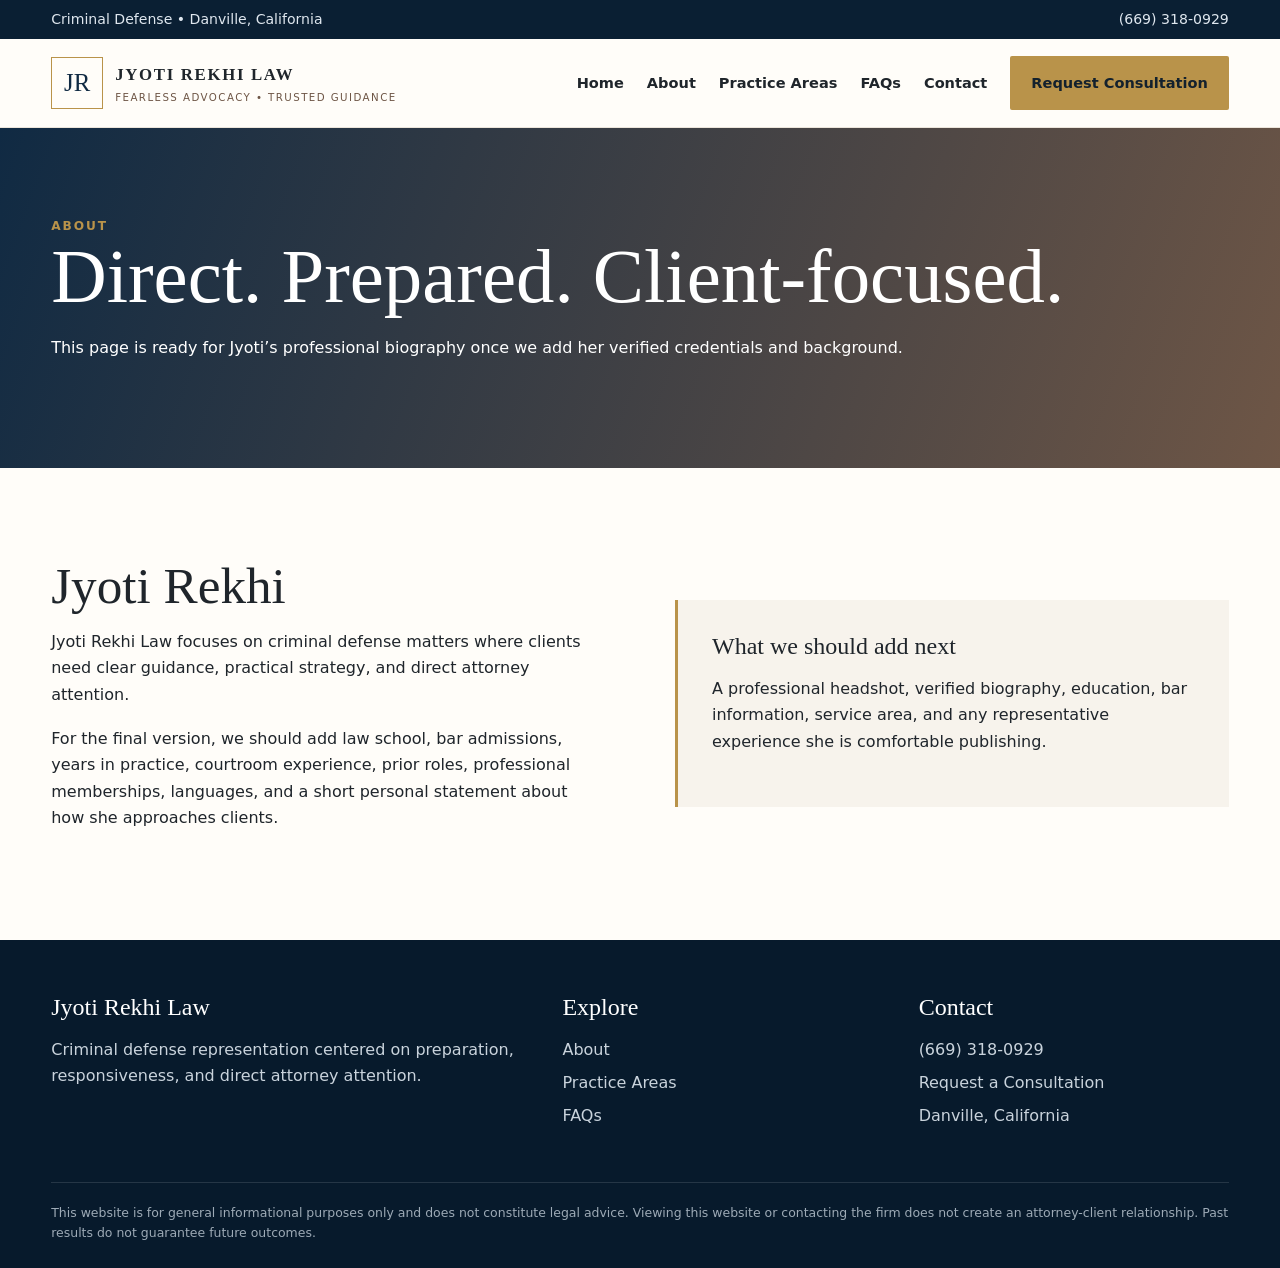
==== about.html @ dc647252 "Add files via upload" ====
<!doctype html><html><head><meta charset="utf-8"><meta name="viewport" content="width=device-width,initial-scale=1">
<title>About | Jyoti Rekhi Law</title><link rel="stylesheet" href="styles.css"></head><body>
<div class="topbar"><div class="wrap"><span>Criminal Defense • Danville, California</span><span><a href="tel:+16693180929">(669) 318-0929</a></span></div></div>
<header><div class="wrap nav">
  <a class="brand" href="index.html">
    <div class="mark">JR</div>
    <div><strong>JYOTI REKHI LAW</strong><span>Fearless Advocacy • Trusted Guidance</span></div>
  </a>
  <nav class="links">
    <a href="index.html">Home</a>
    <a href="about.html">About</a>
    <a href="practice-areas.html">Practice Areas</a>
    <a href="faq.html">FAQs</a>
    <a href="contact.html">Contact</a>
    <a class="btn primary" href="contact.html">Request Consultation</a>
  </nav>
  <button class="menu" aria-label="Open menu">☰</button>
</div></header>

<div class="page-hero"><div class="wrap"><div class="eyebrow">About</div><h1>Direct. Prepared. Client-focused.</h1><p>This page is ready for Jyoti’s professional biography once we add her verified credentials and background.</p></div></div>
<section><div class="wrap two-col">
<div><h2>Jyoti Rekhi</h2><p>Jyoti Rekhi Law focuses on criminal defense matters where clients need clear guidance, practical strategy, and direct attorney attention.</p><p>For the final version, we should add law school, bar admissions, years in practice, courtroom experience, prior roles, professional memberships, languages, and a short personal statement about how she approaches clients.</p></div>
<div class="statement"><h3>What we should add next</h3><p>A professional headshot, verified biography, education, bar information, service area, and any representative experience she is comfortable publishing.</p></div>
</div></section>

<footer><div class="wrap">
  <div class="footer-grid">
    <div><h3>Jyoti Rekhi Law</h3><p>Criminal defense representation centered on preparation, responsiveness, and direct attorney attention.</p></div>
    <div><h3>Explore</h3><a href="about.html">About</a><a href="practice-areas.html">Practice Areas</a><a href="faq.html">FAQs</a></div>
    <div><h3>Contact</h3><a href="tel:+16693180929">(669) 318-0929</a><a href="contact.html">Request a Consultation</a><p>Danville, California</p></div>
  </div>
  <div class="disclaimer">This website is for general informational purposes only and does not constitute legal advice. Viewing this website or contacting the firm does not create an attorney-client relationship. Past results do not guarantee future outcomes.</div>
</div></footer><script src="script.js"></script>
</body></html>
---- styles.css ----
:root{
  --navy:#102a43;
  --navy2:#173b5d;
  --brown:#6e5646;
  --brown2:#8a705e;
  --gold:#b9934a;
  --gold2:#d0b06c;
  --cream:#f7f3ec;
  --paper:#fffdf9;
  --ink:#1f252b;
  --muted:#6c6a66;
  --line:#ddd4c8;
  --soft:#ece5dc;
}
*{box-sizing:border-box}
html{scroll-behavior:smooth}
body{
  margin:0;
  font-family:Inter,ui-sans-serif,system-ui,-apple-system,BlinkMacSystemFont,"Segoe UI",sans-serif;
  color:var(--ink);background:var(--paper);line-height:1.65;
}
a{text-decoration:none;color:inherit}
img{max-width:100%;display:block}
.wrap{width:min(1180px,92%);margin:auto}
.eyebrow{font-size:.76rem;letter-spacing:.16em;text-transform:uppercase;font-weight:800;color:var(--gold)}
h1,h2,h3,h4{font-family:Georgia,"Times New Roman",serif;font-weight:500;line-height:1.08;margin:0 0 16px}
h1{font-size:clamp(3rem,6vw,5.3rem)}
h2{font-size:clamp(2.1rem,4vw,3.35rem)}
h3{font-size:1.5rem}
p{margin:0 0 18px}
.btn{
  display:inline-flex;align-items:center;justify-content:center;
  padding:14px 20px;border-radius:2px;font-weight:800;
  border:1px solid transparent;transition:.2s ease;
}
.btn.primary{background:var(--gold);color:#13212d}
.btn.primary:hover{transform:translateY(-1px);background:var(--gold2)}
.btn.outline{border-color:var(--navy);color:var(--navy)}
.btn.light{border-color:rgba(255,255,255,.55);color:white}
.topbar{background:#0a1f33;color:#dfe7ef;font-size:.88rem;padding:8px 0}
.topbar .wrap{display:flex;justify-content:space-between;gap:20px}
header{
  position:sticky;top:0;z-index:20;background:rgba(255,253,249,.96);
  border-bottom:1px solid #ece5db;backdrop-filter:blur(12px)
}
.nav{height:88px;display:flex;align-items:center;justify-content:space-between;gap:26px}
.brand{display:flex;align-items:center;gap:12px}
.mark{
  width:52px;height:52px;border:1px solid var(--gold);display:grid;place-items:center;
  font-family:Georgia,serif;font-size:1.55rem;color:var(--navy)
}
.brand strong{display:block;font-family:Georgia,serif;letter-spacing:.1em;font-size:1.05rem}
.brand span{display:block;font-size:.64rem;letter-spacing:.14em;text-transform:uppercase;color:var(--brown)}
.links{display:flex;align-items:center;gap:23px;font-size:.91rem;font-weight:700}
.links a:hover{color:var(--gold)}
.menu{display:none;border:0;background:none;font-size:1.7rem}
.hero{
  min-height:690px;display:grid;align-items:center;color:white;
  background:
  linear-gradient(90deg,rgba(9,29,48,.98) 0%,rgba(16,42,67,.95) 52%,rgba(82,60,46,.82) 100%),
  linear-gradient(145deg,#102a43,#6e5646);
}
.hero-grid{display:grid;grid-template-columns:1.18fr .82fr;gap:70px;align-items:center;padding:82px 0}
.hero h1 span{color:#d8b56d}
.hero-copy p{font-size:1.12rem;color:#d9e1e8;max-width:650px}
.hero-cta{display:flex;gap:12px;flex-wrap:wrap;margin-top:30px}
.consult-card{
  background:rgba(255,253,249,.97);color:var(--ink);padding:34px;border-top:4px solid var(--gold);
  box-shadow:0 24px 70px rgba(0,0,0,.24)
}
.consult-card h3{color:var(--navy);font-size:2rem}
.consult-card ul{padding-left:18px;color:#55514d}
.trust{background:var(--brown);color:white}
.trust-grid{display:grid;grid-template-columns:repeat(3,1fr)}
.trust-item{padding:25px;text-align:center;border-right:1px solid rgba(255,255,255,.18)}
.trust-item:last-child{border-right:0}
.trust-item b{display:block;font-family:Georgia,serif;color:#f0cc83;font-size:1.45rem}
section{padding:90px 0}
.section-head{display:flex;justify-content:space-between;gap:50px;align-items:end;margin-bottom:40px}
.section-head p{max-width:560px;color:var(--muted)}
.two-col{display:grid;grid-template-columns:1fr 1fr;gap:70px;align-items:center}
.statement{
  background:var(--cream);border-left:3px solid var(--gold);padding:34px
}
.practice-section{background:var(--cream)}
.practice-grid{display:grid;grid-template-columns:repeat(3,1fr);gap:18px}
.practice-card{
  background:white;border:1px solid var(--line);padding:28px;min-height:235px;
  display:flex;flex-direction:column;justify-content:space-between;transition:.2s
}
.practice-card:hover{transform:translateY(-4px);box-shadow:0 16px 34px rgba(51,37,24,.09)}
.practice-card .label{font-size:.72rem;letter-spacing:.14em;text-transform:uppercase;color:var(--gold);font-weight:800}
.practice-card p{color:var(--muted)}
.practice-card .learn{color:var(--navy);font-weight:800}
.band{background:var(--navy);color:white}
.steps{display:grid;grid-template-columns:repeat(4,1fr);gap:22px;margin-top:40px}
.step{border-top:2px solid var(--gold);padding-top:18px}
.step b{display:inline-grid;place-items:center;width:34px;height:34px;border-radius:50%;background:white;color:var(--navy);margin-bottom:14px}
.testimonials{background:#0c2135;color:white}
.quotes{display:grid;grid-template-columns:repeat(3,1fr);gap:20px;margin-top:36px}
.quote{padding:28px;border:1px solid rgba(255,255,255,.14);background:rgba(255,255,255,.035)}
.quote .stars{color:#e1bc72;letter-spacing:.12em;margin-bottom:12px}
.quote p{font-family:Georgia,serif;font-size:1.15rem}
.quote small{color:#bdc9d4}
.cta{background:linear-gradient(110deg,#66503f,#8b705d);color:white}
.cta .wrap{display:flex;justify-content:space-between;gap:40px;align-items:center}
footer{background:#071a2c;color:#c9d3dc;padding:55px 0 24px}
.footer-grid{display:grid;grid-template-columns:1.2fr .8fr .8fr;gap:46px}
footer h3{color:white}
footer a{display:block;margin:7px 0}
.disclaimer{border-top:1px solid rgba(255,255,255,.12);margin-top:34px;padding-top:20px;font-size:.78rem;color:#9daab6}
.page-hero{padding:88px 0;background:linear-gradient(110deg,#102a43,#6e5646);color:white}
.content{display:grid;grid-template-columns:1fr 320px;gap:56px}
.sidebar{background:var(--cream);padding:24px;border-top:3px solid var(--gold);height:max-content}
.area-detail{padding:30px 0;border-bottom:1px solid var(--line)}
.area-detail h2{font-size:2rem}
.tip{
  margin-top:16px;background:#f3eee8;border-left:3px solid var(--gold);
  padding:18px 20px
}
.tip strong{color:var(--navy)}
.form{display:grid;gap:14px}
.form input,.form select,.form textarea{width:100%;padding:14px;border:1px solid #cfc6bb;background:white;font:inherit}
.form textarea{min-height:160px}
.note{font-size:.84rem;color:var(--muted)}
@media(max-width:920px){
  .links{display:none;position:absolute;top:88px;left:0;right:0;background:white;padding:24px;flex-direction:column;border-bottom:1px solid #ddd}
  .links.open{display:flex}.menu{display:block}
  .hero-grid,.two-col,.content{grid-template-columns:1fr}
  .practice-grid,.quotes{grid-template-columns:1fr 1fr}
  .steps{grid-template-columns:1fr 1fr}
}
@media(max-width:640px){
  .brand span{display:none}
  .topbar .wrap{flex-direction:column;gap:2px}
  .trust-grid,.practice-grid,.quotes,.steps{grid-template-columns:1fr}
  .trust-item{border-right:0;border-bottom:1px solid rgba(255,255,255,.18)}
  .section-head,.cta .wrap{display:block}
  .cta .btn{margin-top:14px}
}
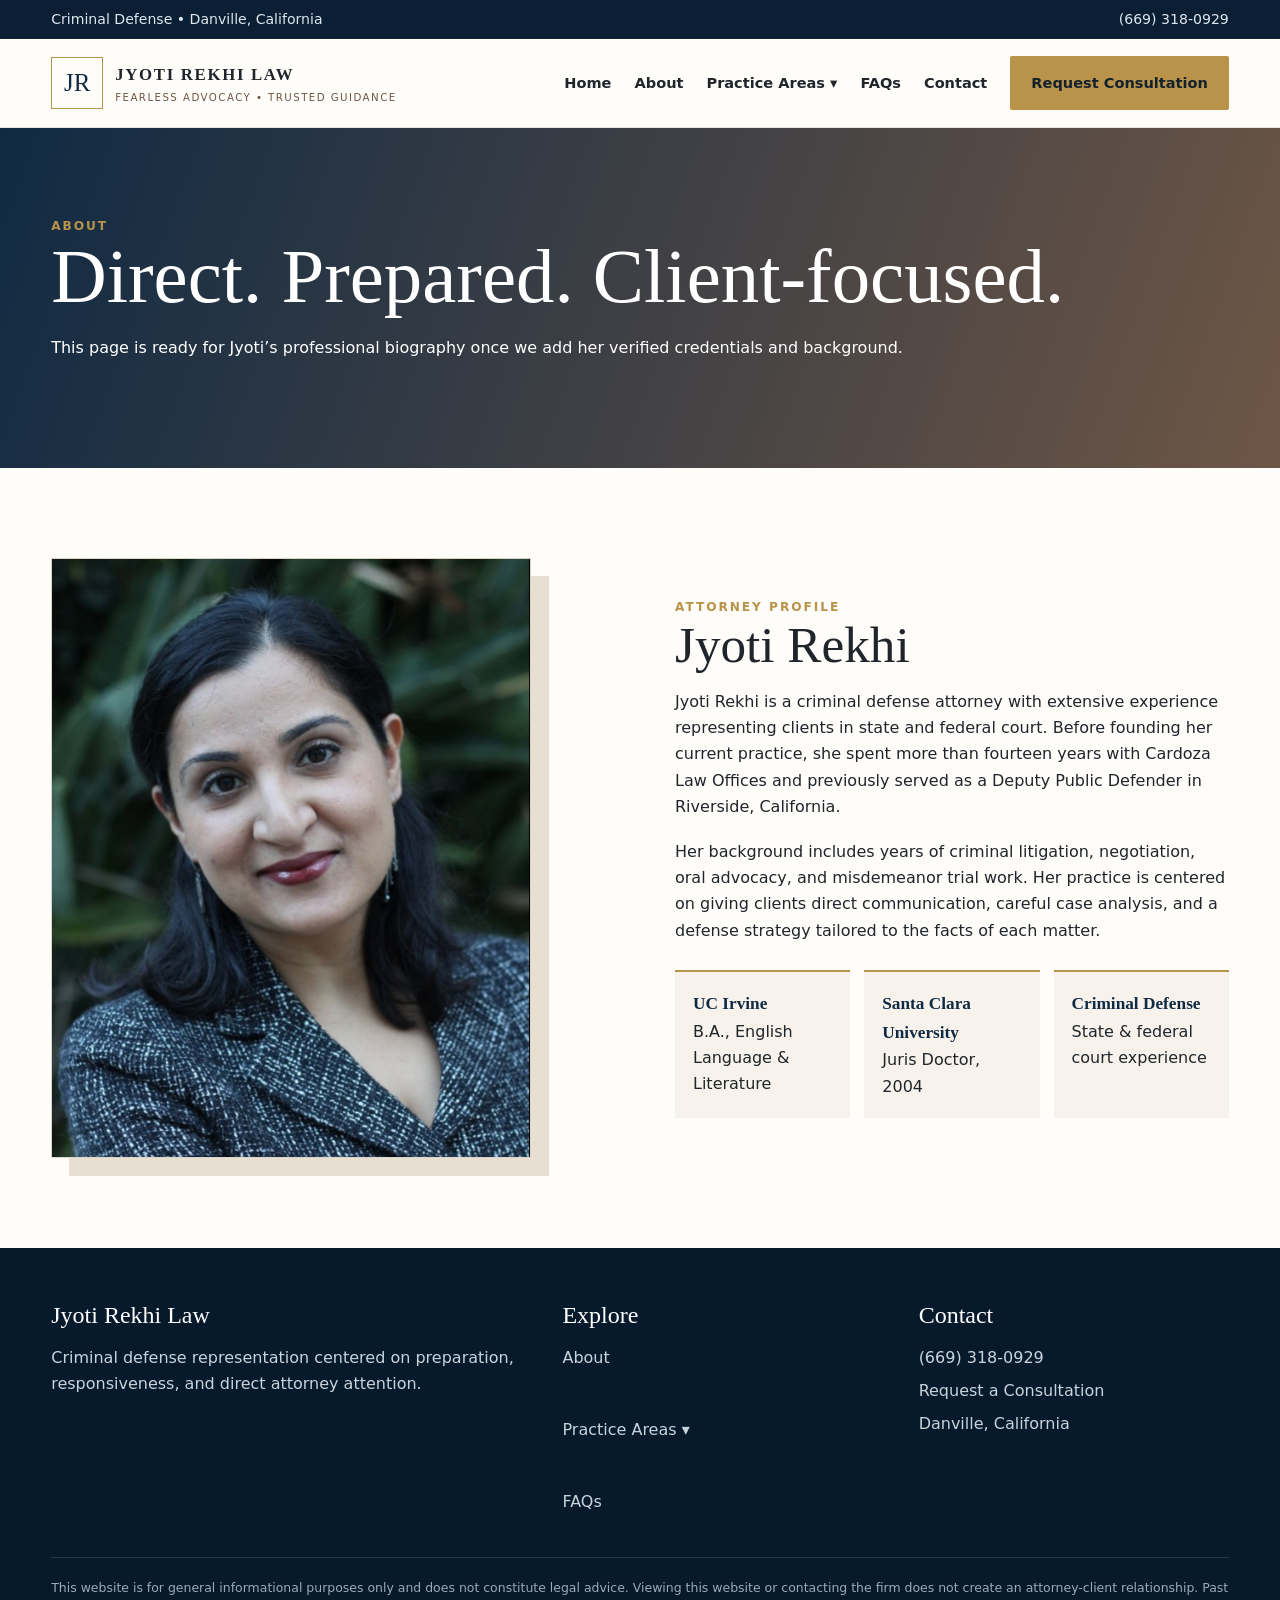
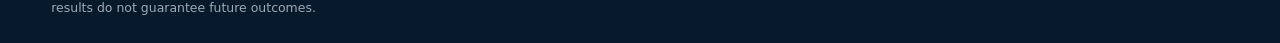
==== commit d9dce591: "Add files via upload" ====
--- a/about.html
+++ b/about.html
@@ -9,7 +9,33 @@
   <nav class="links">
     <a href="index.html">Home</a>
     <a href="about.html">About</a>
-    <a href="practice-areas.html">Practice Areas</a>
+    <div class="has-dropdown"><a href="practice-areas.html">Practice Areas ▾</a>
+        <div class="dropdown">
+          <a href="practice-areas.html#alcohol">Alcohol-related offenses</a>
+          <a href="practice-areas.html#assault">Assault and battery</a>
+          <a href="practice-areas.html#child-abuse">Child abuse</a>
+          <a href="practice-areas.html#disorderly">Disorderly conduct</a>
+          <a href="practice-areas.html#extortion">Extortion</a>
+          <a href="practice-areas.html#fraud">Fraud</a>
+          <a href="practice-areas.html#identity-theft">Identity theft</a>
+          <a href="practice-areas.html#money-laundering">Money laundering</a>
+          <a href="practice-areas.html#murder">Murder and manslaughter</a>
+          <a href="practice-areas.html#rape">Rape</a>
+          <a href="practice-areas.html#sexual-assault">Sexual assault</a>
+          <a href="practice-areas.html#stalking">Stalking</a>
+          <a href="practice-areas.html#arson">Arson</a>
+          <a href="practice-areas.html#burglary">Burglary</a>
+          <a href="practice-areas.html#cyber-crime">Cyber crime</a>
+          <a href="practice-areas.html#drug-offenses">Drug offenses</a>
+          <a href="practice-areas.html#forgery">Forgery</a>
+          <a href="practice-areas.html#hate-crimes">Hate crimes</a>
+          <a href="practice-areas.html#larceny">Larceny and theft</a>
+          <a href="practice-areas.html#motor-vehicle">Motor vehicle theft</a>
+          <a href="practice-areas.html#family">Offenses against family</a>
+          <a href="practice-areas.html#robbery">Robbery</a>
+          <a href="practice-areas.html#solicitation">Solicitation</a>
+          <a href="practice-areas.html#vandalism">Vandalism</a>
+        </div></div>
     <a href="faq.html">FAQs</a>
     <a href="contact.html">Contact</a>
     <a class="btn primary" href="contact.html">Request Consultation</a>
@@ -19,14 +45,48 @@
 
 <div class="page-hero"><div class="wrap"><div class="eyebrow">About</div><h1>Direct. Prepared. Client-focused.</h1><p>This page is ready for Jyoti’s professional biography once we add her verified credentials and background.</p></div></div>
 <section><div class="wrap two-col">
-<div><h2>Jyoti Rekhi</h2><p>Jyoti Rekhi Law focuses on criminal defense matters where clients need clear guidance, practical strategy, and direct attorney attention.</p><p>For the final version, we should add law school, bar admissions, years in practice, courtroom experience, prior roles, professional memberships, languages, and a short personal statement about how she approaches clients.</p></div>
-<div class="statement"><h3>What we should add next</h3><p>A professional headshot, verified biography, education, bar information, service area, and any representative experience she is comfortable publishing.</p></div>
-</div></section>
+<div><img class="attorney-photo" src="jyoti-rekhi.jpg" alt="Jyoti Rekhi"></div>
+<div>
+  <div class="eyebrow">Attorney Profile</div><h2>Jyoti Rekhi</h2>
+  <p>Jyoti Rekhi is a criminal defense attorney with extensive experience representing clients in state and federal court. Before founding her current practice, she spent more than fourteen years with Cardoza Law Offices and previously served as a Deputy Public Defender in Riverside, California.</p>
+  <p>Her background includes years of criminal litigation, negotiation, oral advocacy, and misdemeanor trial work. Her practice is centered on giving clients direct communication, careful case analysis, and a defense strategy tailored to the facts of each matter.</p>
+  <div class="credential-row">
+    <div class="credential"><b>UC Irvine</b><span>B.A., English Language & Literature</span></div>
+    <div class="credential"><b>Santa Clara University</b><span>Juris Doctor, 2004</span></div>
+    <div class="credential"><b>Criminal Defense</b><span>State & federal court experience</span></div>
+  </div>
+</div></div></section>
 
 <footer><div class="wrap">
   <div class="footer-grid">
     <div><h3>Jyoti Rekhi Law</h3><p>Criminal defense representation centered on preparation, responsiveness, and direct attorney attention.</p></div>
-    <div><h3>Explore</h3><a href="about.html">About</a><a href="practice-areas.html">Practice Areas</a><a href="faq.html">FAQs</a></div>
+    <div><h3>Explore</h3><a href="about.html">About</a><div class="has-dropdown"><a href="practice-areas.html">Practice Areas ▾</a>
+        <div class="dropdown">
+          <a href="practice-areas.html#alcohol">Alcohol-related offenses</a>
+          <a href="practice-areas.html#assault">Assault and battery</a>
+          <a href="practice-areas.html#child-abuse">Child abuse</a>
+          <a href="practice-areas.html#disorderly">Disorderly conduct</a>
+          <a href="practice-areas.html#extortion">Extortion</a>
+          <a href="practice-areas.html#fraud">Fraud</a>
+          <a href="practice-areas.html#identity-theft">Identity theft</a>
+          <a href="practice-areas.html#money-laundering">Money laundering</a>
+          <a href="practice-areas.html#murder">Murder and manslaughter</a>
+          <a href="practice-areas.html#rape">Rape</a>
+          <a href="practice-areas.html#sexual-assault">Sexual assault</a>
+          <a href="practice-areas.html#stalking">Stalking</a>
+          <a href="practice-areas.html#arson">Arson</a>
+          <a href="practice-areas.html#burglary">Burglary</a>
+          <a href="practice-areas.html#cyber-crime">Cyber crime</a>
+          <a href="practice-areas.html#drug-offenses">Drug offenses</a>
+          <a href="practice-areas.html#forgery">Forgery</a>
+          <a href="practice-areas.html#hate-crimes">Hate crimes</a>
+          <a href="practice-areas.html#larceny">Larceny and theft</a>
+          <a href="practice-areas.html#motor-vehicle">Motor vehicle theft</a>
+          <a href="practice-areas.html#family">Offenses against family</a>
+          <a href="practice-areas.html#robbery">Robbery</a>
+          <a href="practice-areas.html#solicitation">Solicitation</a>
+          <a href="practice-areas.html#vandalism">Vandalism</a>
+        </div></div><a href="faq.html">FAQs</a></div>
     <div><h3>Contact</h3><a href="tel:+16693180929">(669) 318-0929</a><a href="contact.html">Request a Consultation</a><p>Danville, California</p></div>
   </div>
   <div class="disclaimer">This website is for general informational purposes only and does not constitute legal advice. Viewing this website or contacting the firm does not create an attorney-client relationship. Past results do not guarantee future outcomes.</div>
--- a/styles.css
+++ b/styles.css
@@ -139,3 +139,31 @@
   .section-head,.cta .wrap{display:block}
   .cta .btn{margin-top:14px}
 }
+
+/* Attorney/profile + practice dropdown update */
+.attorney-photo{
+  width:100%;max-width:480px;aspect-ratio:4/5;object-fit:cover;object-position:center top;
+  border:1px solid var(--line);box-shadow:18px 18px 0 #e8dfd3;
+}
+.credential-row{display:grid;grid-template-columns:repeat(3,1fr);gap:14px;margin-top:26px}
+.credential{padding:18px;background:var(--cream);border-top:2px solid var(--gold)}
+.credential b{display:block;color:var(--navy);font-family:Georgia,serif;font-size:1.08rem}
+.has-dropdown{position:relative;padding:32px 0}
+.dropdown{
+  display:none;position:absolute;top:72px;left:50%;transform:translateX(-50%);
+  width:min(760px,90vw);background:white;border:1px solid var(--line);
+  box-shadow:0 18px 50px rgba(24,30,35,.16);padding:20px;z-index:40;
+  grid-template-columns:repeat(3,1fr);gap:4px 18px;
+}
+.has-dropdown:hover .dropdown,.has-dropdown:focus-within .dropdown{display:grid}
+.dropdown a{padding:9px 10px;font-size:.82rem;font-weight:650;color:var(--ink)}
+.dropdown a:hover{background:var(--cream);color:var(--navy)}
+.practice-index{display:grid;grid-template-columns:repeat(3,1fr);gap:12px;margin:32px 0 48px}
+.practice-index a{padding:14px 16px;background:var(--cream);border-left:2px solid var(--gold);font-weight:750;color:var(--navy)}
+.practice-index a:hover{background:#eee5d8}
+@media(max-width:920px){
+ .has-dropdown{padding:0}
+ .dropdown{display:none!important}
+ .credential-row,.practice-index{grid-template-columns:1fr 1fr}
+}
+@media(max-width:640px){.credential-row,.practice-index{grid-template-columns:1fr}}
